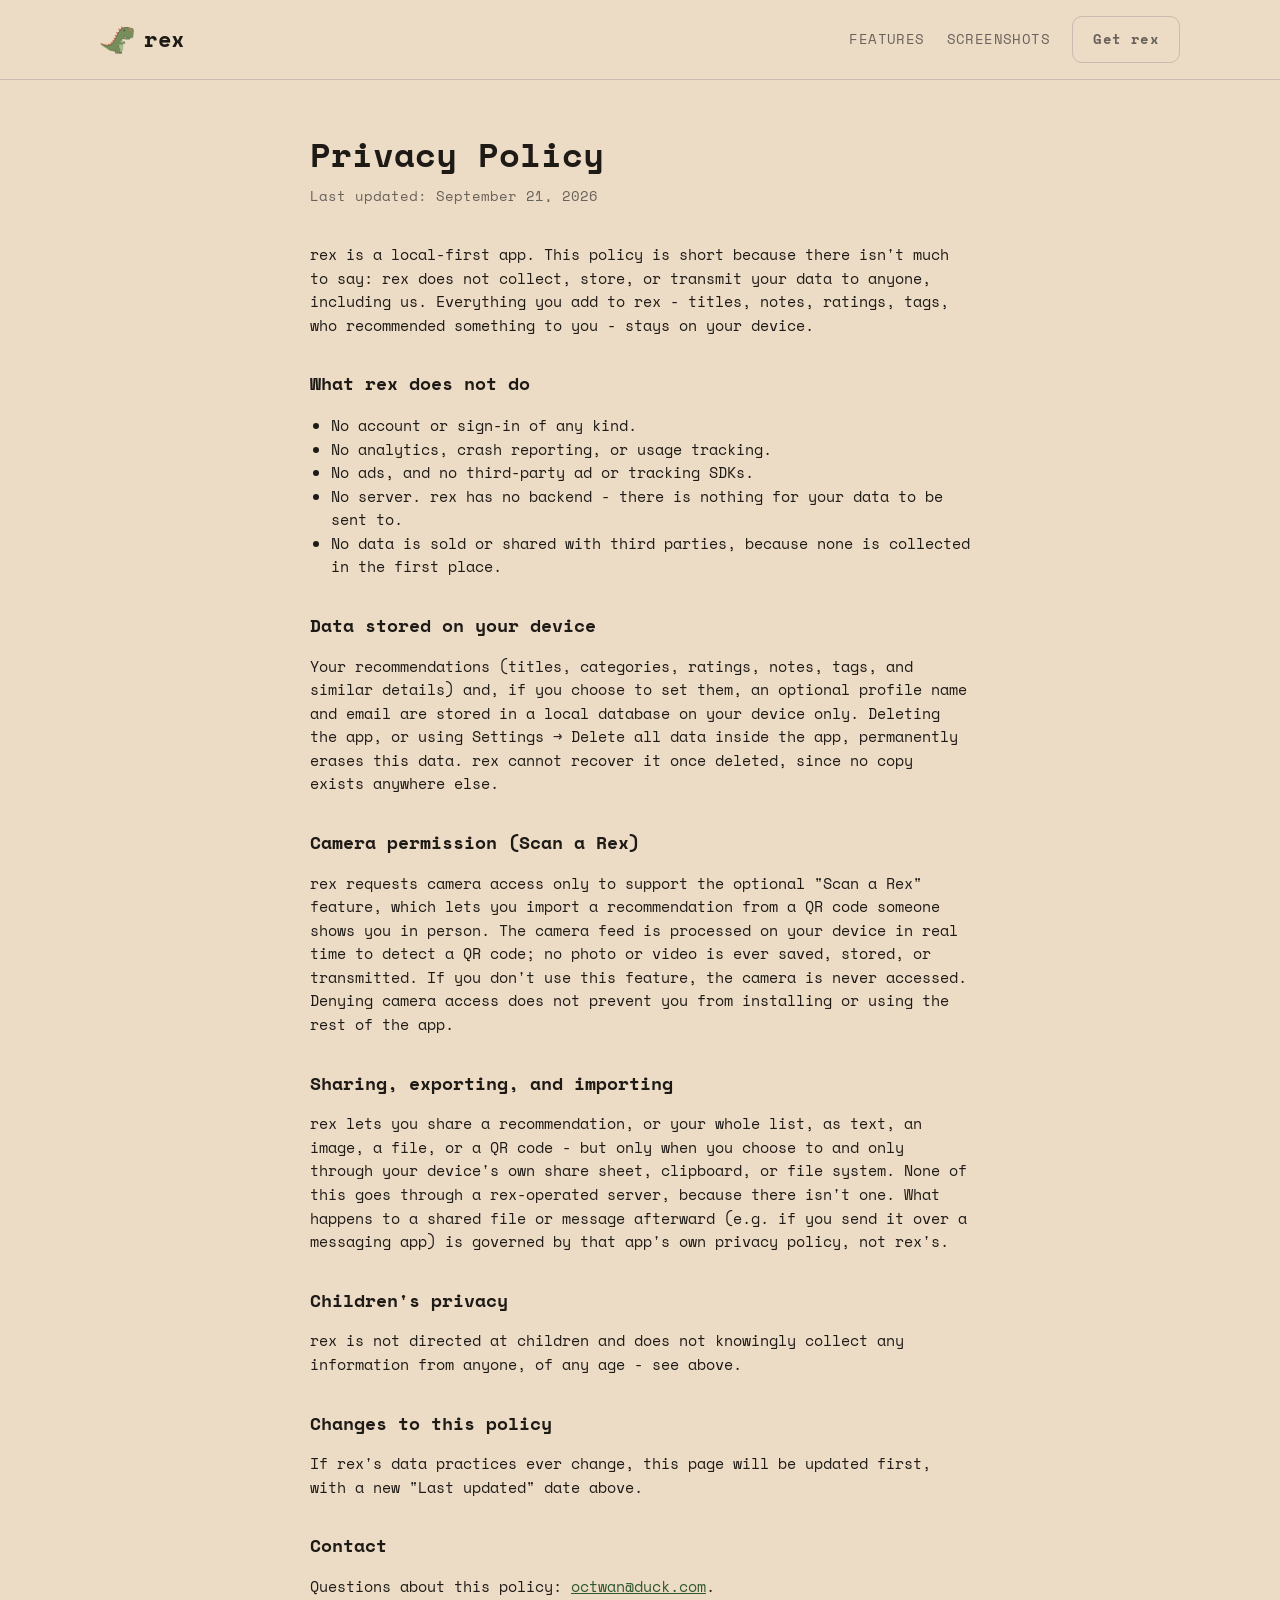
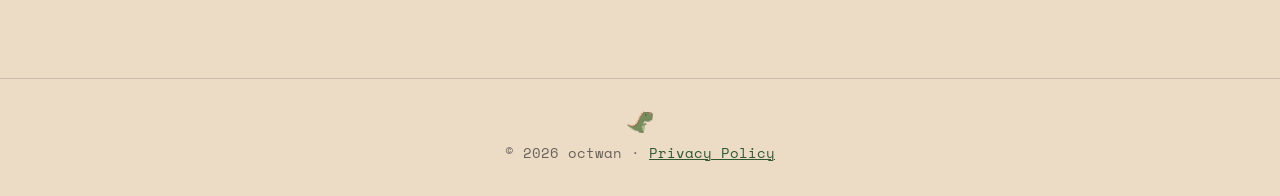
==== privacy.html @ fda7b880 "Update from https://github.com/octwan/rexapp/commit/864fda82b9310ccc858946a54ef6452aa8189dfa" ====
<!DOCTYPE html>
<html lang="en">
<head>
  <meta charset="UTF-8" />
  <meta name="viewport" content="width=device-width, initial-scale=1.0" />
  <title>Privacy Policy - rex</title>
  <meta
    name="description"
    content="rex's privacy policy: a local-only app with no accounts, no analytics, and no data collection."
  />
  <link rel="icon" type="image/png" href="assets/branding/favicon.png" />
  <link rel="preconnect" href="https://fonts.googleapis.com" />
  <link rel="preconnect" href="https://fonts.gstatic.com" crossorigin />
  <link
    href="https://fonts.googleapis.com/css2?family=Space+Mono:wght@400;700&display=swap"
    rel="stylesheet"
  />
  <link rel="stylesheet" href="styles.css" />
  <style>
    .policy {
      max-width: 70ch;
      margin: 0 auto;
      padding: 48px 20px 64px;
    }
    .policy h1 {
      font-size: clamp(1.6rem, 3.4vw, 2.1rem);
      margin: 0 0 6px;
    }
    .policy .updated {
      color: var(--text-muted);
      font-size: 0.85rem;
      margin: 0 0 36px;
    }
    .policy h2 {
      font-size: 1.15rem;
      margin: 32px 0 10px;
    }
    .policy p,
    .policy li {
      color: var(--text-primary);
      font-size: 0.95rem;
    }
    .policy ul {
      padding-left: 1.3em;
    }
    .policy a {
      text-decoration: underline;
    }
  </style>
</head>
<body>
  <header class="site-header">
    <div class="wrap">
      <a class="brand" href="index.html#top">
        <img src="assets/branding/rex_mark.png" alt="rex mascot" />
        <span>rex</span>
      </a>
      <nav class="site-nav" aria-label="Primary">
        <a href="index.html#features">Features</a>
        <a href="index.html#screenshots">Screenshots</a>
        <a class="btn btn-secondary" href="index.html#get-rex">Get rex</a>
      </nav>
    </div>
  </header>

  <main>
    <div class="policy">
      <h1>Privacy Policy</h1>
      <p class="updated">Last updated: September 21, 2026</p>

      <p>
        rex is a local-first app. This policy is short because there isn't
        much to say: rex does not collect, store, or transmit your data to
        anyone, including us. Everything you add to rex - titles, notes,
        ratings, tags, who recommended something to you - stays on your
        device.
      </p>

      <h2>What rex does not do</h2>
      <ul>
        <li>No account or sign-in of any kind.</li>
        <li>No analytics, crash reporting, or usage tracking.</li>
        <li>No ads, and no third-party ad or tracking SDKs.</li>
        <li>No server. rex has no backend - there is nothing for your data to be sent to.</li>
        <li>No data is sold or shared with third parties, because none is collected in the first place.</li>
      </ul>

      <h2>Data stored on your device</h2>
      <p>
        Your recommendations (titles, categories, ratings, notes, tags, and
        similar details) and, if you choose to set them, an optional profile
        name and email are stored in a local database on your device only.
        Deleting the app, or using Settings &rarr; Delete all data inside the
        app, permanently erases this data. rex cannot recover it once
        deleted, since no copy exists anywhere else.
      </p>

      <h2>Camera permission (Scan a Rex)</h2>
      <p>
        rex requests camera access only to support the optional "Scan a Rex"
        feature, which lets you import a recommendation from a QR code
        someone shows you in person. The camera feed is processed on your
        device in real time to detect a QR code; no photo or video is ever
        saved, stored, or transmitted. If you don't use this feature, the
        camera is never accessed. Denying camera access does not prevent you
        from installing or using the rest of the app.
      </p>

      <h2>Sharing, exporting, and importing</h2>
      <p>
        rex lets you share a recommendation, or your whole list, as text, an
        image, a file, or a QR code - but only when you choose to and only
        through your device's own share sheet, clipboard, or file system.
        None of this goes through a rex-operated server, because there isn't
        one. What happens to a shared file or message afterward (e.g. if you
        send it over a messaging app) is governed by that app's own privacy
        policy, not rex's.
      </p>

      <h2>Children's privacy</h2>
      <p>
        rex is not directed at children and does not knowingly collect any
        information from anyone, of any age - see above.
      </p>

      <h2>Changes to this policy</h2>
      <p>
        If rex's data practices ever change, this page will be updated
        first, with a new "Last updated" date above.
      </p>

      <h2>Contact</h2>
      <p>
        Questions about this policy: <a href="mailto:octwan@duck.com">octwan@duck.com</a>.
      </p>
    </div>
  </main>

  <footer class="site-footer">
    <div class="wrap">
      <img src="assets/branding/rex_mark.png" alt="rex mascot" />
      <p>&copy; 2026 octwan &middot; <a href="privacy.html">Privacy Policy</a></p>
    </div>
  </footer>
</body>
</html>
---- styles.css ----
/* rex landing page styles
   Design tokens are pulled straight from lib/core/theme/app_colors.dart
   (the "Beige" light palette and the "Charcoal" dark palette) so this page
   stays visually consistent with the app itself. See index.html for the
   content structure. */

:root {
  /* Beige (light) palette */
  --background: #ecdbc5;
  --surface: #f5ead9;
  --divider: #c9bbad;
  --text-primary: #1e1a16;
  --text-muted: #69625a;
  --accent: #2f5831;
  --on-accent: #fbf4ea;

  /* A few category colors from RexColors, used only as small decorative
     accents on feature-card icons - never for body text - to echo the
     app's own colorful category chips without inventing a new palette. */
  --cat-book: #6a4f39;
  --cat-restaurant: #90502a;
  --cat-movie: #7a3b4a;
  --cat-tvshow: #35606b;
  --cat-app: #3c4a82;
  --cat-game: #5b3e8a;

  --radius: 10px;
  --border-width: 1.5px;
  --max-width: 1120px;
}

@media (prefers-color-scheme: dark) {
  :root {
    /* Charcoal (default dark) palette */
    --background: #100d09;
    --surface: #17130e;
    --divider: #2a2520;
    --text-primary: #e8e4df;
    --text-muted: #8d8883;
    --accent: #58905a;
    --on-accent: #0e0a07;

    --cat-book: #b49073;
    --cat-restaurant: #d5895e;
    --cat-movie: #d98ba0;
    --cat-tvshow: #8fc7d1;
    --cat-app: #a8b4e8;
    --cat-game: #b89ee0;
  }
}

* {
  box-sizing: border-box;
}

html {
  color-scheme: light dark;
}

body {
  margin: 0;
  background: var(--background);
  color: var(--text-primary);
  font-family: 'Space Mono', 'JetBrains Mono', 'Courier New', monospace;
  line-height: 1.55;
  -webkit-font-smoothing: antialiased;
}

img {
  max-width: 100%;
  display: block;
}

a {
  color: var(--accent);
}

.wrap {
  max-width: var(--max-width);
  margin: 0 auto;
  padding: 0 20px;
}

/* ---------- Header ---------- */

.site-header {
  border-bottom: var(--border-width) solid var(--divider);
}

.site-header .wrap {
  display: flex;
  align-items: center;
  justify-content: space-between;
  gap: 16px;
  padding-top: 16px;
  padding-bottom: 16px;
}

.brand {
  display: flex;
  align-items: center;
  gap: 10px;
  text-decoration: none;
  color: var(--text-primary);
}

.brand img {
  height: 28px;
  width: auto;
}

.brand span {
  font-weight: 700;
  font-size: 1.35rem;
  letter-spacing: 0.02em;
}

.site-nav {
  display: flex;
  align-items: center;
  gap: 22px;
}

.site-nav a {
  color: var(--text-muted);
  text-decoration: none;
  font-size: 0.85rem;
  letter-spacing: 0.03em;
  text-transform: uppercase;
}

.site-nav a:hover {
  color: var(--accent);
}

.site-nav .btn {
  text-transform: none;
}

/* ---------- Buttons ---------- */

.btn {
  display: inline-flex;
  align-items: center;
  gap: 8px;
  padding: 12px 20px;
  border-radius: var(--radius);
  border: var(--border-width) solid var(--accent);
  font-family: inherit;
  font-size: 0.9rem;
  font-weight: 700;
  text-decoration: none;
  cursor: default;
  white-space: nowrap;
}

.btn-primary {
  background: var(--accent);
  color: var(--on-accent);
}

.btn-secondary {
  background: transparent;
  color: var(--accent);
  border-color: var(--divider);
}

.btn-secondary:hover {
  border-color: var(--accent);
}

.btn[aria-disabled='true'] {
  opacity: 0.85;
}

.pill {
  display: inline-block;
  padding: 4px 10px;
  border-radius: 999px;
  border: var(--border-width) solid var(--divider);
  font-size: 0.72rem;
  letter-spacing: 0.06em;
  text-transform: uppercase;
  color: var(--text-muted);
}

/* ---------- Hero ---------- */

.hero {
  padding: 64px 0 56px;
}

.hero .wrap {
  display: grid;
  grid-template-columns: 1.1fr 0.9fr;
  gap: 48px;
  align-items: center;
}

.hero-copy .pill {
  margin-bottom: 18px;
}

.hero h1 {
  font-size: clamp(2rem, 4.2vw, 3rem);
  line-height: 1.15;
  margin: 0 0 18px;
}

.hero p.subhead {
  font-size: 1.05rem;
  color: var(--text-muted);
  max-width: 46ch;
  margin: 0 0 28px;
}

.hero-actions {
  display: flex;
  flex-wrap: wrap;
  gap: 14px;
  margin-bottom: 14px;
}

.hero-note {
  font-size: 0.8rem;
  color: var(--text-muted);
}

.hero-frame {
  border: var(--border-width) solid var(--divider);
  border-radius: 18px;
  background: var(--surface);
  padding: 14px;
  justify-self: center;
  max-width: 300px;
}

.hero-frame img {
  border-radius: 10px;
  border: var(--border-width) solid var(--divider);
}

/* ---------- Sections ---------- */

section {
  padding: 56px 0;
  border-top: var(--border-width) solid var(--divider);
}

.section-head {
  max-width: 60ch;
  margin: 0 auto 36px;
  text-align: center;
}

.section-head h2 {
  font-size: clamp(1.5rem, 3vw, 2rem);
  margin: 0 0 10px;
}

.section-head p {
  color: var(--text-muted);
  margin: 0;
}

/* ---------- Features ---------- */

.feature-grid {
  display: grid;
  grid-template-columns: repeat(2, 1fr);
  gap: 18px;
}

.feature-card {
  border: var(--border-width) solid var(--divider);
  border-radius: var(--radius);
  background: var(--surface);
  padding: 22px;
}

.feature-icon {
  width: 40px;
  height: 40px;
  border-radius: 8px;
  display: flex;
  align-items: center;
  justify-content: center;
  font-size: 1.2rem;
  margin-bottom: 14px;
  color: var(--on-accent);
}

.feature-card h3 {
  margin: 0 0 8px;
  font-size: 1.02rem;
}

.feature-card p {
  margin: 0;
  color: var(--text-muted);
  font-size: 0.92rem;
}

/* ---------- Screenshots ---------- */

.screenshot-grid {
  display: grid;
  grid-template-columns: repeat(2, 1fr);
  gap: 24px;
}

.screenshot-card {
  text-align: center;
}

.screenshot-frame {
  border: var(--border-width) solid var(--divider);
  border-radius: 16px;
  background: var(--surface);
  padding: 10px;
  margin-bottom: 14px;
}

.screenshot-frame img {
  border-radius: 8px;
}

.screenshot-card p {
  margin: 0;
  color: var(--text-muted);
  font-size: 0.9rem;
}

/* ---------- CTA ---------- */

.cta {
  text-align: center;
}

.cta .wrap {
  max-width: 640px;
}

.cta h2 {
  font-size: clamp(1.5rem, 3vw, 2rem);
  margin: 0 0 14px;
}

.cta p {
  color: var(--text-muted);
  margin: 0 0 28px;
}

.cta-actions {
  display: flex;
  justify-content: center;
  flex-wrap: wrap;
  gap: 14px;
}

/* ---------- Footer ---------- */

.site-footer {
  border-top: var(--border-width) solid var(--divider);
  padding: 32px 0;
  text-align: center;
}

.site-footer img {
  height: 22px;
  margin: 0 auto 10px;
}

.site-footer p {
  margin: 0;
  color: var(--text-muted);
  font-size: 0.85rem;
}

/* ---------- Responsive ---------- */

@media (max-width: 900px) {
  .hero .wrap {
    grid-template-columns: 1fr;
  }

  .hero-frame {
    justify-self: start;
  }

  .screenshot-grid {
    grid-template-columns: repeat(2, 1fr);
  }
}

@media (max-width: 640px) {
  .site-nav {
    gap: 14px;
  }

  .site-nav a:not(.btn) {
    display: none;
  }

  .hero {
    padding: 40px 0 36px;
  }

  .hero-frame {
    max-width: 220px;
  }

  section {
    padding: 40px 0;
  }

  .feature-grid {
    grid-template-columns: 1fr;
  }

  .screenshot-grid {
    grid-template-columns: 1fr;
    max-width: 280px;
    margin: 0 auto;
  }
}
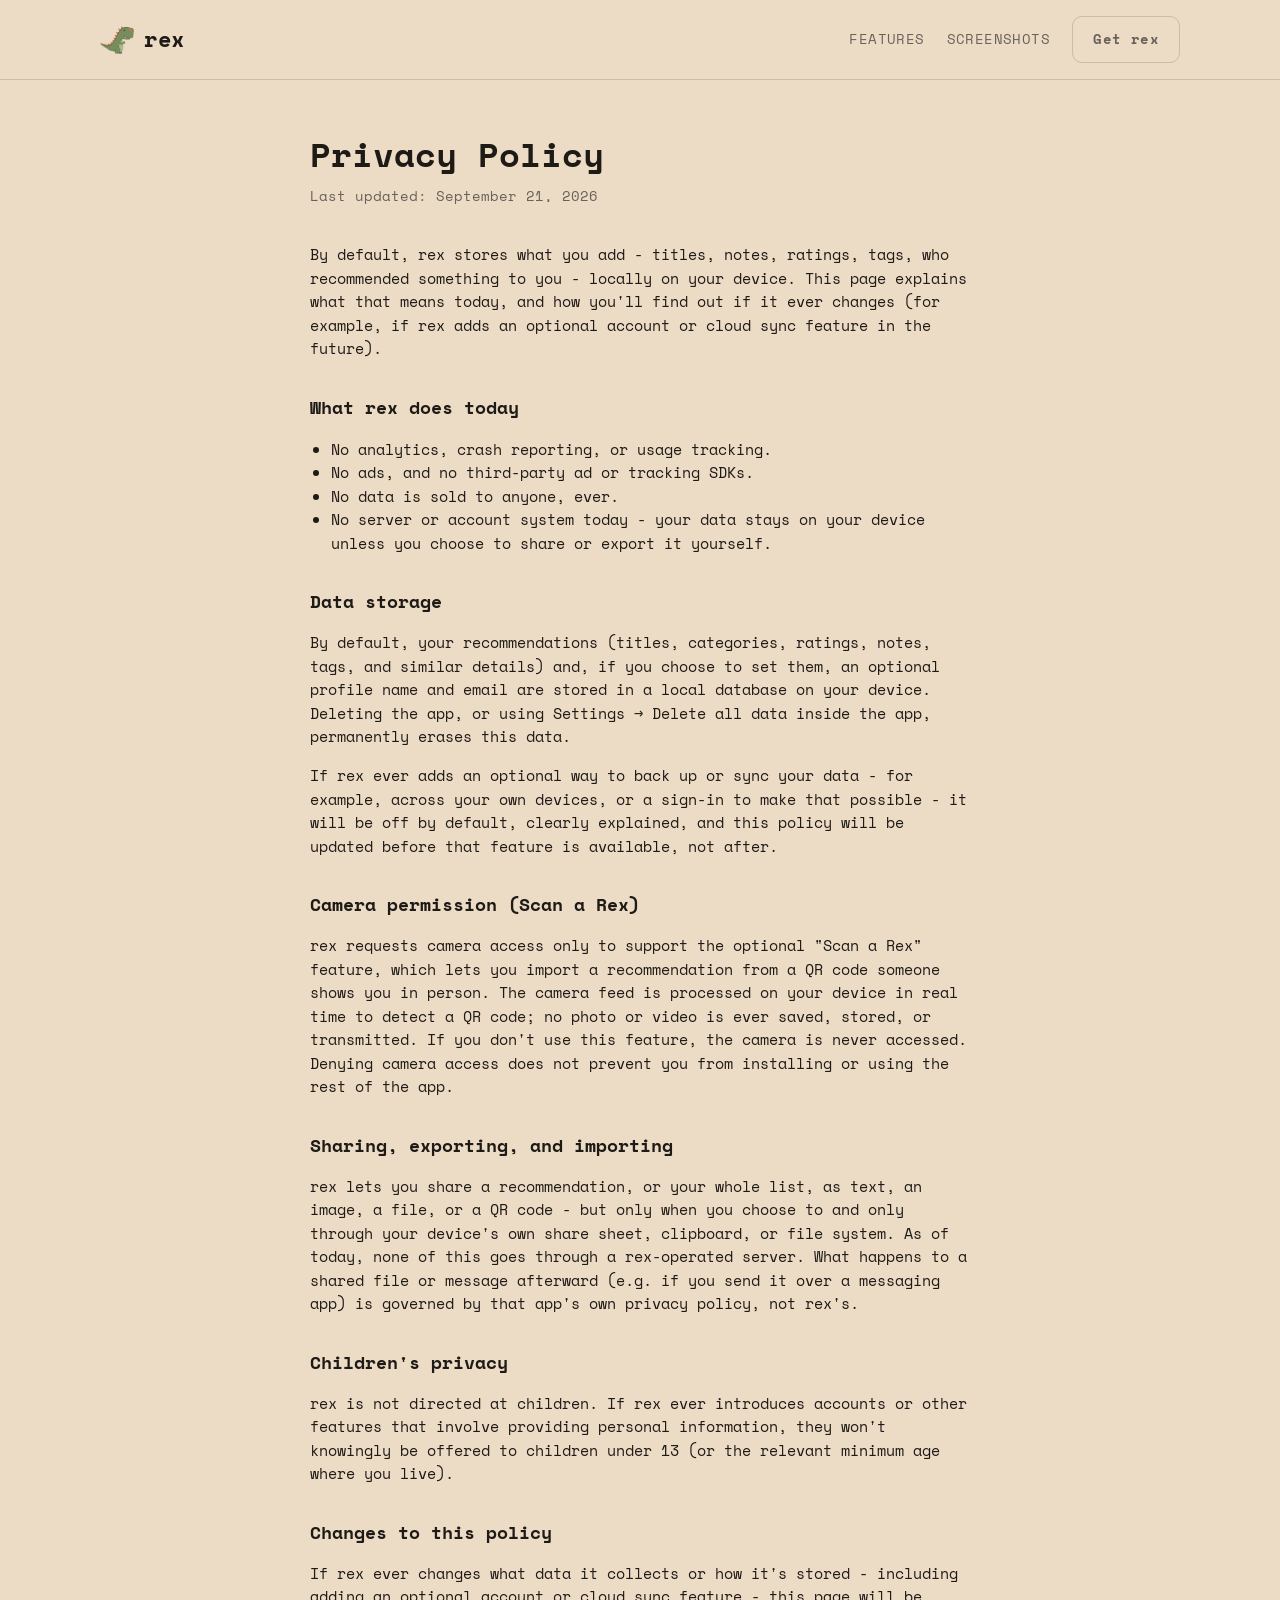
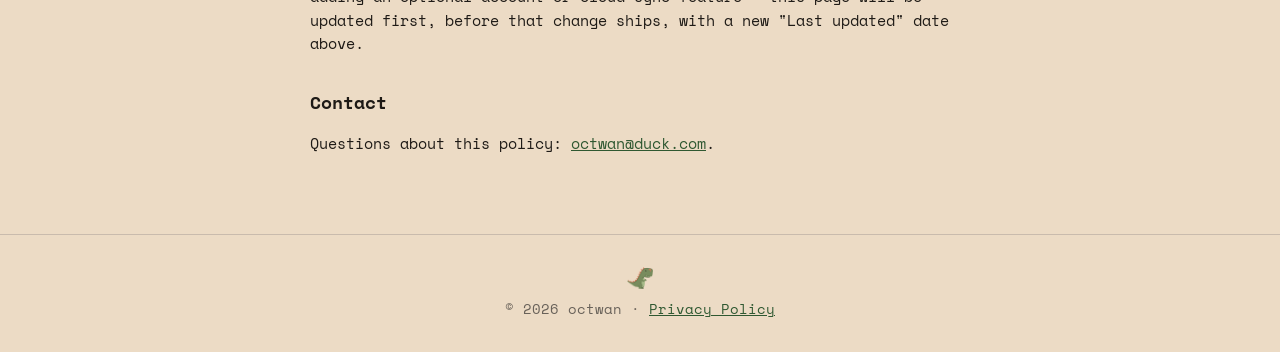
==== commit a894c407: "Update from https://github.com/octwan/rexapp/commit/d84bdd43b18dbbed42f4a10a65bb9c69476117fa" ====
--- a/privacy.html
+++ b/privacy.html
@@ -6,7 +6,7 @@
   <title>Privacy Policy - rex</title>
   <meta
     name="description"
-    content="rex's privacy policy: a local-only app with no accounts, no analytics, and no data collection."
+    content="rex's privacy policy: what data is handled today, how it's stored, and what to expect if that ever changes."
   />
   <link rel="icon" type="image/png" href="assets/branding/favicon.png" />
   <link rel="preconnect" href="https://fonts.googleapis.com" />
@@ -69,30 +69,34 @@
       <p class="updated">Last updated: September 21, 2026</p>
 
       <p>
-        rex is a local-first app. This policy is short because there isn't
-        much to say: rex does not collect, store, or transmit your data to
-        anyone, including us. Everything you add to rex - titles, notes,
-        ratings, tags, who recommended something to you - stays on your
-        device.
+        By default, rex stores what you add - titles, notes, ratings, tags,
+        who recommended something to you - locally on your device. This page
+        explains what that means today, and how you'll find out if it ever
+        changes (for example, if rex adds an optional account or cloud sync
+        feature in the future).
       </p>
 
-      <h2>What rex does not do</h2>
+      <h2>What rex does today</h2>
       <ul>
-        <li>No account or sign-in of any kind.</li>
         <li>No analytics, crash reporting, or usage tracking.</li>
         <li>No ads, and no third-party ad or tracking SDKs.</li>
-        <li>No server. rex has no backend - there is nothing for your data to be sent to.</li>
-        <li>No data is sold or shared with third parties, because none is collected in the first place.</li>
+        <li>No data is sold to anyone, ever.</li>
+        <li>No server or account system today - your data stays on your device unless you choose to share or export it yourself.</li>
       </ul>
 
-      <h2>Data stored on your device</h2>
+      <h2>Data storage</h2>
       <p>
-        Your recommendations (titles, categories, ratings, notes, tags, and
-        similar details) and, if you choose to set them, an optional profile
-        name and email are stored in a local database on your device only.
-        Deleting the app, or using Settings &rarr; Delete all data inside the
-        app, permanently erases this data. rex cannot recover it once
-        deleted, since no copy exists anywhere else.
+        By default, your recommendations (titles, categories, ratings,
+        notes, tags, and similar details) and, if you choose to set them, an
+        optional profile name and email are stored in a local database on
+        your device. Deleting the app, or using Settings &rarr; Delete all
+        data inside the app, permanently erases this data.
+      </p>
+      <p>
+        If rex ever adds an optional way to back up or sync your data - for
+        example, across your own devices, or a sign-in to make that possible
+        - it will be off by default, clearly explained, and this policy will
+        be updated before that feature is available, not after.
       </p>
 
       <h2>Camera permission (Scan a Rex)</h2>
@@ -110,23 +114,27 @@
       <p>
         rex lets you share a recommendation, or your whole list, as text, an
         image, a file, or a QR code - but only when you choose to and only
-        through your device's own share sheet, clipboard, or file system.
-        None of this goes through a rex-operated server, because there isn't
-        one. What happens to a shared file or message afterward (e.g. if you
-        send it over a messaging app) is governed by that app's own privacy
-        policy, not rex's.
+        through your device's own share sheet, clipboard, or file system. As
+        of today, none of this goes through a rex-operated server. What
+        happens to a shared file or message afterward (e.g. if you send it
+        over a messaging app) is governed by that app's own privacy policy,
+        not rex's.
       </p>
 
       <h2>Children's privacy</h2>
       <p>
-        rex is not directed at children and does not knowingly collect any
-        information from anyone, of any age - see above.
+        rex is not directed at children. If rex ever introduces accounts or
+        other features that involve providing personal information, they
+        won't knowingly be offered to children under 13 (or the relevant
+        minimum age where you live).
       </p>
 
       <h2>Changes to this policy</h2>
       <p>
-        If rex's data practices ever change, this page will be updated
-        first, with a new "Last updated" date above.
+        If rex ever changes what data it collects or how it's stored -
+        including adding an optional account or cloud sync feature - this
+        page will be updated first, before that change ships, with a new
+        "Last updated" date above.
       </p>
 
       <h2>Contact</h2>
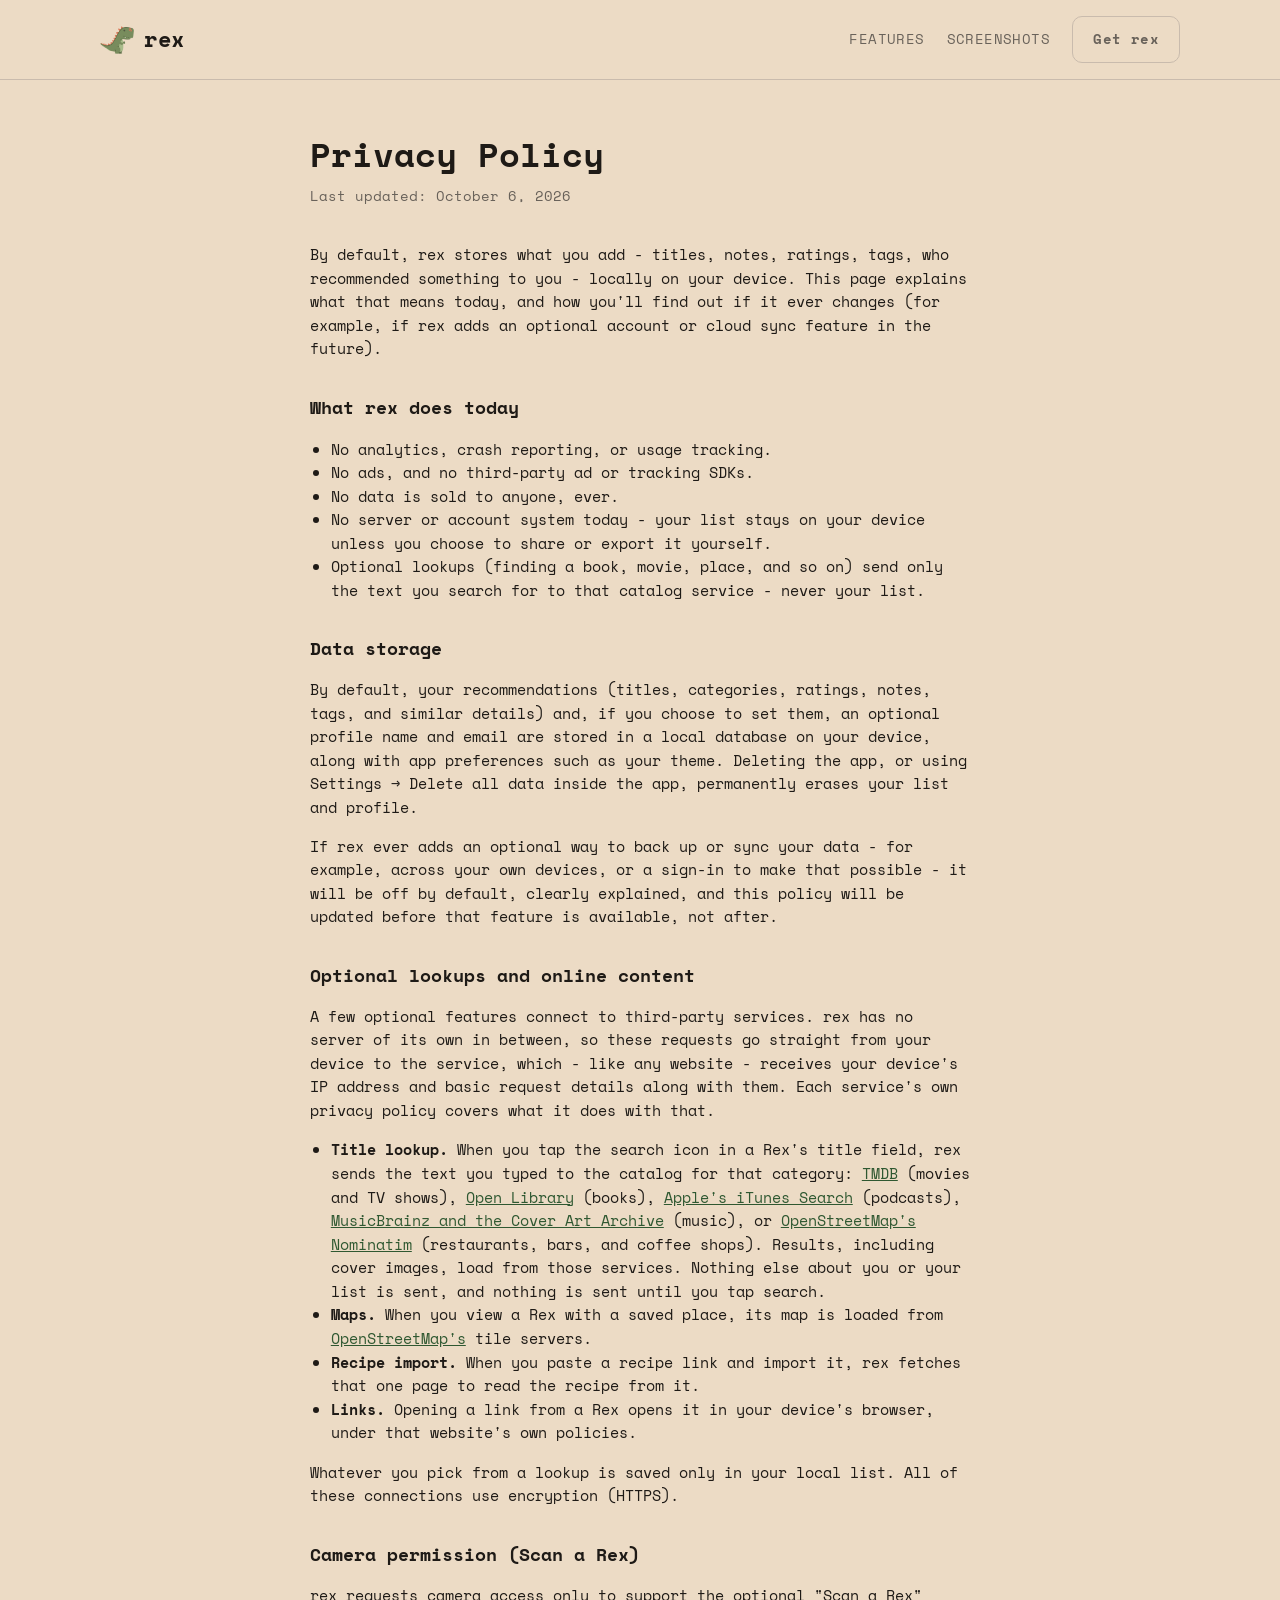
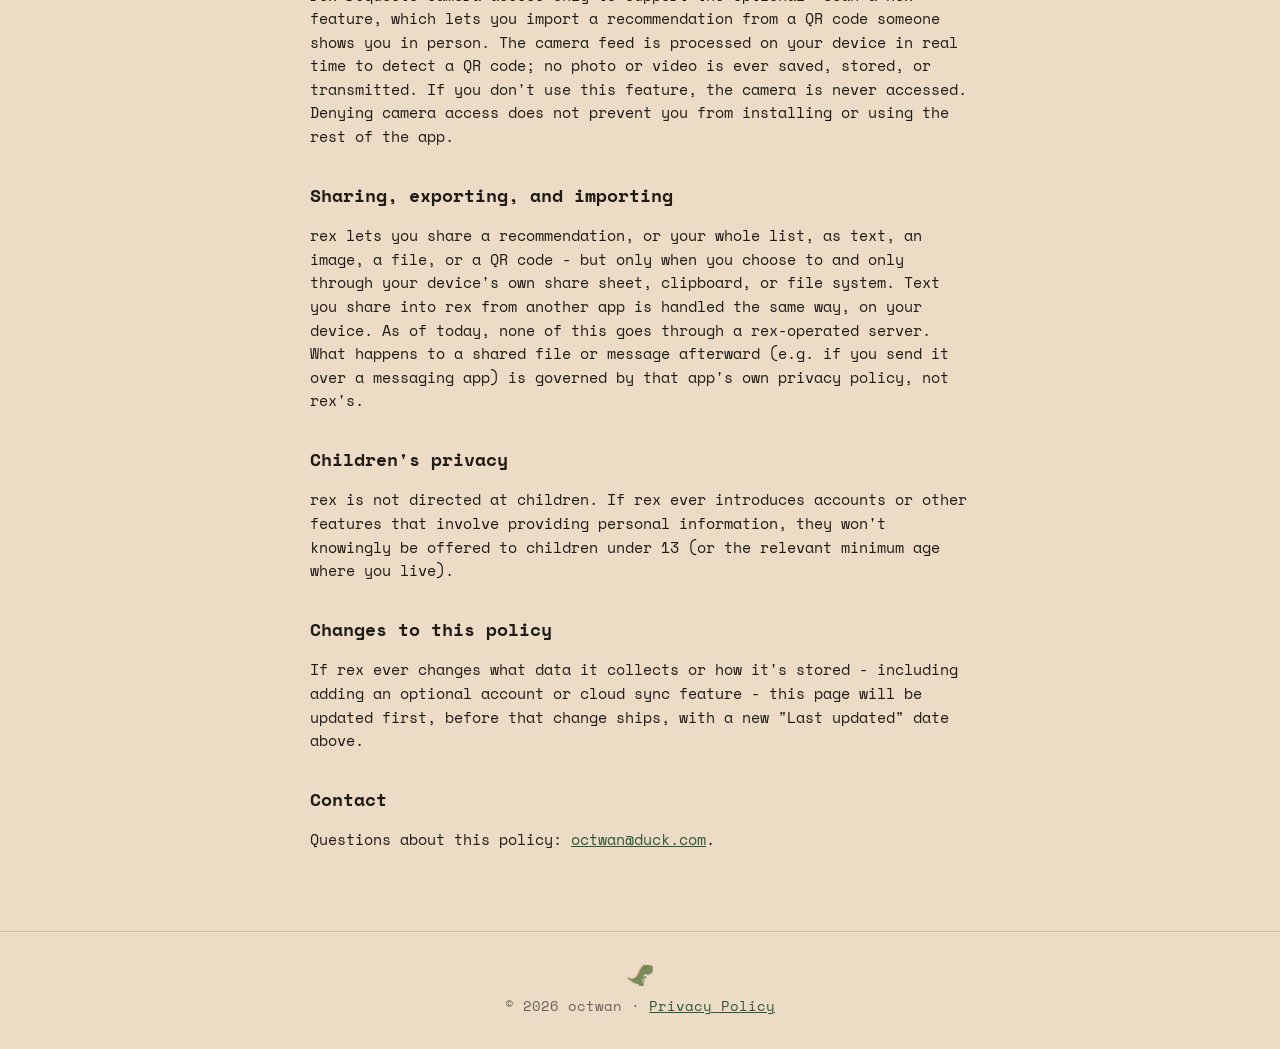
==== commit b06f8207: "Update from https://github.com/octwan/rexapp/commit/53db517332a27478d3c166cd8ecc90299f3ceab5" ====
--- a/privacy.html
+++ b/privacy.html
@@ -66,7 +66,7 @@
   <main>
     <div class="policy">
       <h1>Privacy Policy</h1>
-      <p class="updated">Last updated: September 21, 2026</p>
+      <p class="updated">Last updated: October 6, 2026</p>
 
       <p>
         By default, rex stores what you add - titles, notes, ratings, tags,
@@ -81,7 +81,8 @@
         <li>No analytics, crash reporting, or usage tracking.</li>
         <li>No ads, and no third-party ad or tracking SDKs.</li>
         <li>No data is sold to anyone, ever.</li>
-        <li>No server or account system today - your data stays on your device unless you choose to share or export it yourself.</li>
+        <li>No server or account system today - your list stays on your device unless you choose to share or export it yourself.</li>
+        <li>Optional lookups (finding a book, movie, place, and so on) send only the text you search for to that catalog service - never your list.</li>
       </ul>
 
       <h2>Data storage</h2>
@@ -89,14 +90,61 @@
         By default, your recommendations (titles, categories, ratings,
         notes, tags, and similar details) and, if you choose to set them, an
         optional profile name and email are stored in a local database on
-        your device. Deleting the app, or using Settings &rarr; Delete all
-        data inside the app, permanently erases this data.
+        your device, along with app preferences such as your theme.
+        Deleting the app, or using Settings &rarr; Delete all data inside
+        the app, permanently erases your list and profile.
       </p>
       <p>
         If rex ever adds an optional way to back up or sync your data - for
         example, across your own devices, or a sign-in to make that possible
         - it will be off by default, clearly explained, and this policy will
         be updated before that feature is available, not after.
+      </p>
+
+      <h2>Optional lookups and online content</h2>
+      <p>
+        A few optional features connect to third-party services. rex has no
+        server of its own in between, so these requests go straight from
+        your device to the service, which - like any website - receives your
+        device's IP address and basic request details along with them. Each
+        service's own privacy policy covers what it does with that.
+      </p>
+      <ul>
+        <li>
+          <strong>Title lookup.</strong> When you tap the search icon in a
+          Rex's title field, rex sends the text you typed to the catalog for
+          that category:
+          <a href="https://www.themoviedb.org/privacy-policy">TMDB</a>
+          (movies and TV shows),
+          <a href="https://archive.org/about/terms.php">Open Library</a>
+          (books),
+          <a href="https://www.apple.com/legal/privacy/">Apple's iTunes Search</a>
+          (podcasts),
+          <a href="https://metabrainz.org/privacy">MusicBrainz and the Cover Art Archive</a>
+          (music), or
+          <a href="https://osmfoundation.org/wiki/Privacy_Policy">OpenStreetMap's Nominatim</a>
+          (restaurants, bars, and coffee shops). Results, including cover
+          images, load from those services. Nothing else about you or your
+          list is sent, and nothing is sent until you tap search.
+        </li>
+        <li>
+          <strong>Maps.</strong> When you view a Rex with a saved place, its
+          map is loaded from
+          <a href="https://osmfoundation.org/wiki/Privacy_Policy">OpenStreetMap's</a>
+          tile servers.
+        </li>
+        <li>
+          <strong>Recipe import.</strong> When you paste a recipe link and
+          import it, rex fetches that one page to read the recipe from it.
+        </li>
+        <li>
+          <strong>Links.</strong> Opening a link from a Rex opens it in your
+          device's browser, under that website's own policies.
+        </li>
+      </ul>
+      <p>
+        Whatever you pick from a lookup is saved only in your local list.
+        All of these connections use encryption (HTTPS).
       </p>
 
       <h2>Camera permission (Scan a Rex)</h2>
@@ -114,8 +162,10 @@
       <p>
         rex lets you share a recommendation, or your whole list, as text, an
         image, a file, or a QR code - but only when you choose to and only
-        through your device's own share sheet, clipboard, or file system. As
-        of today, none of this goes through a rex-operated server. What
+        through your device's own share sheet, clipboard, or file system.
+        Text you share into rex from another app is handled the same way,
+        on your device. As of today, none of this goes through a
+        rex-operated server. What
         happens to a shared file or message afterward (e.g. if you send it
         over a messaging app) is governed by that app's own privacy policy,
         not rex's.
